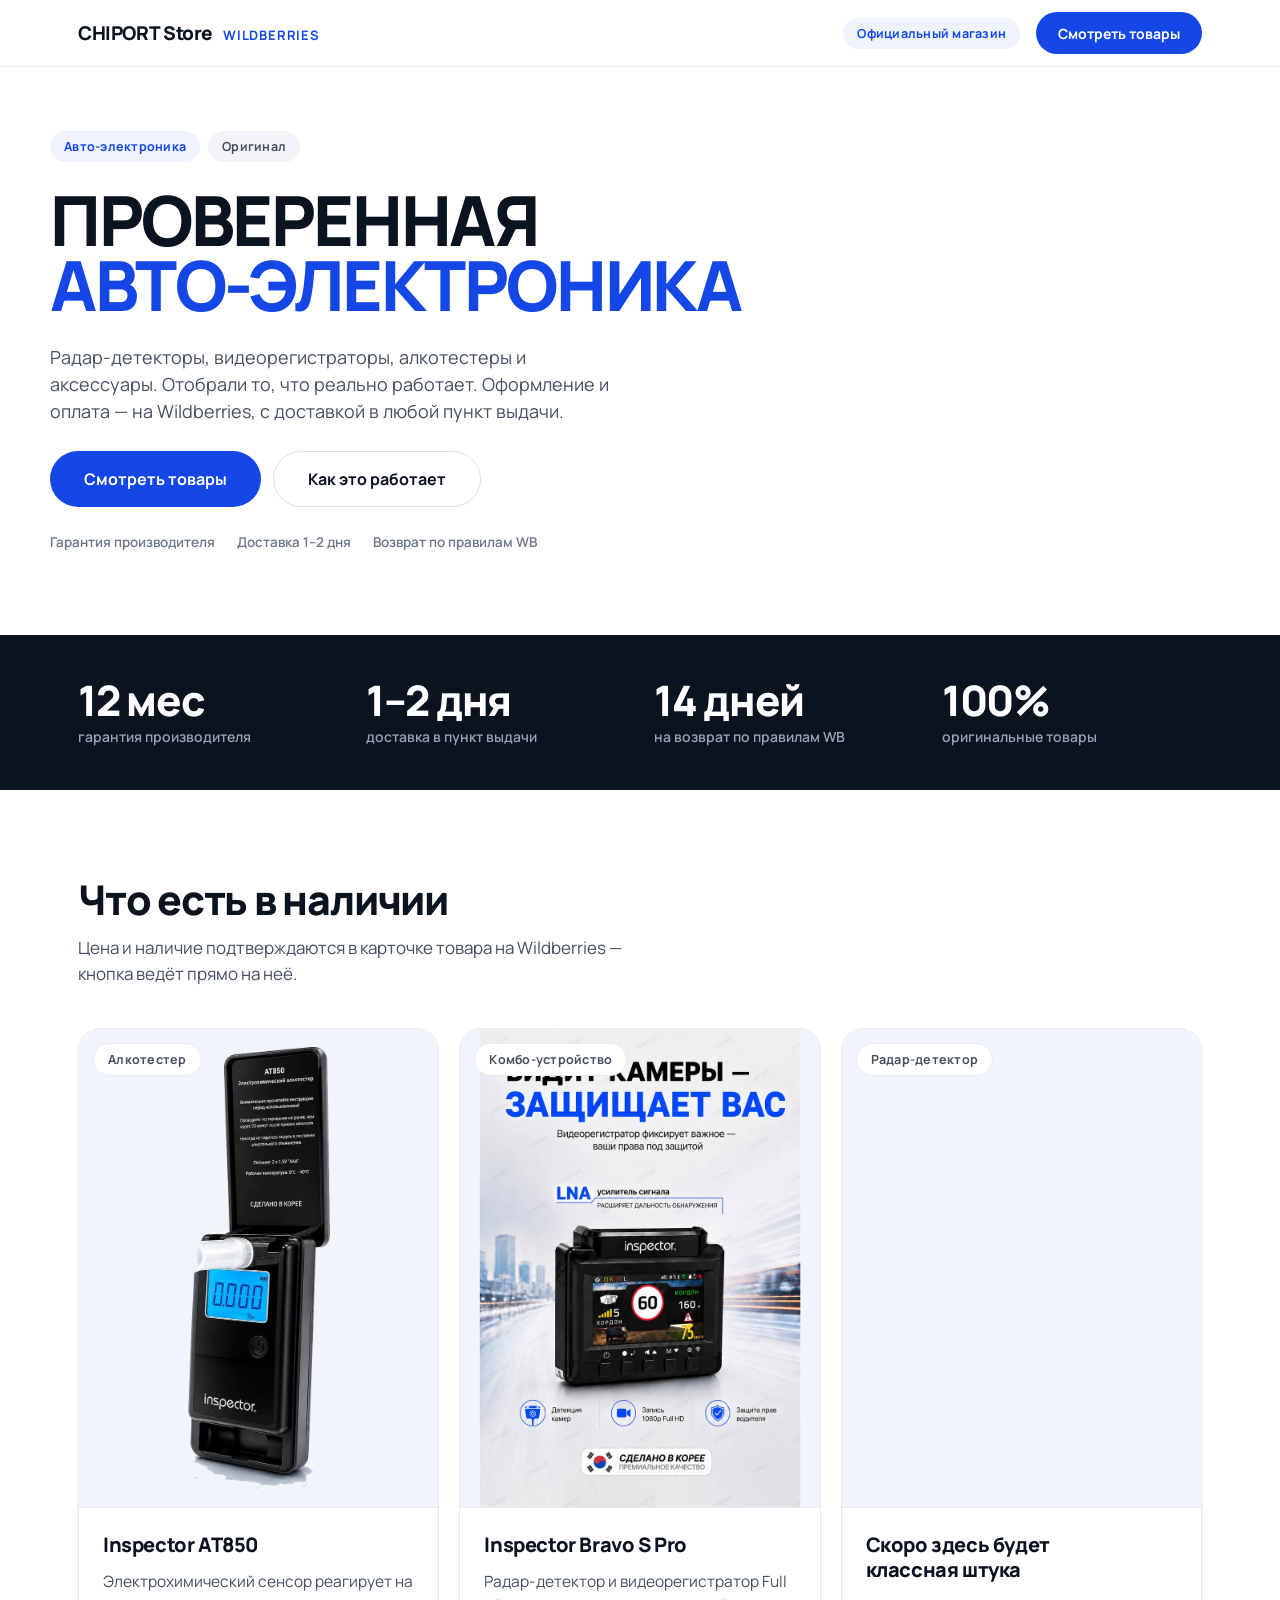
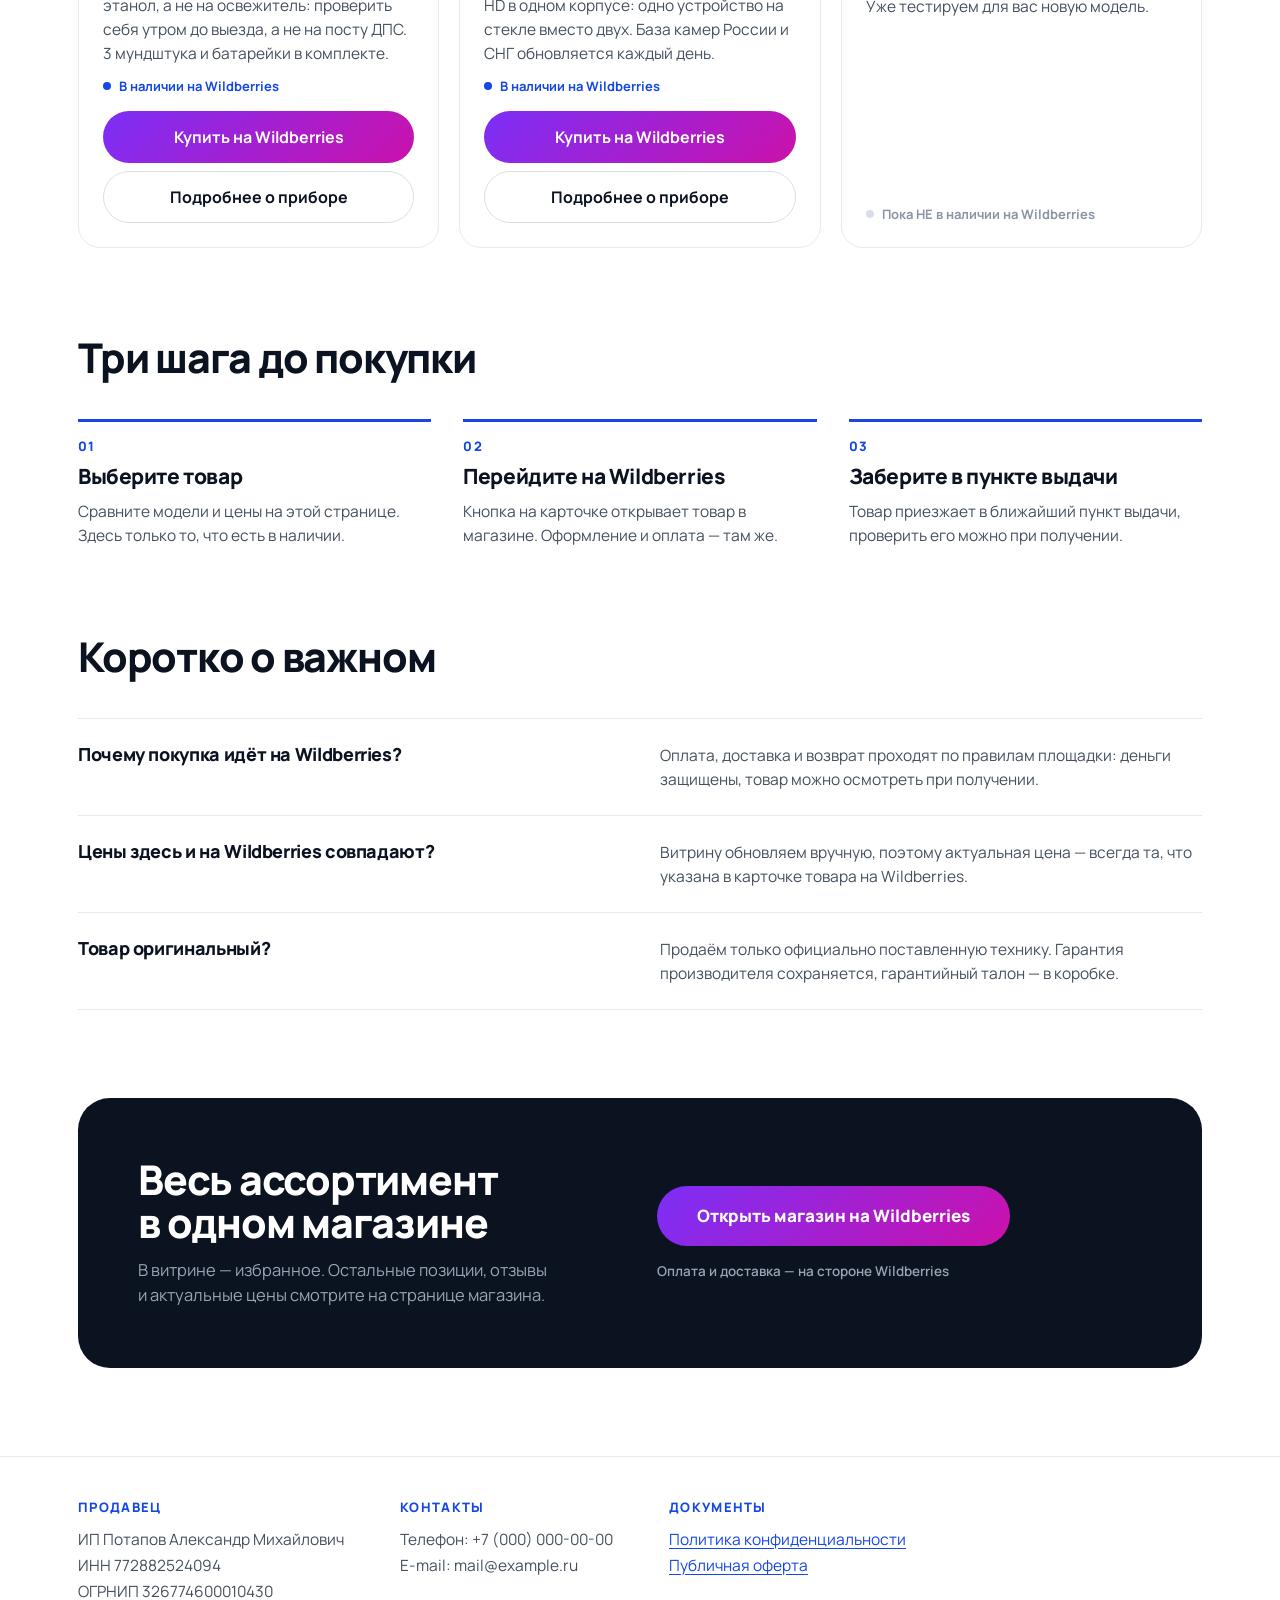
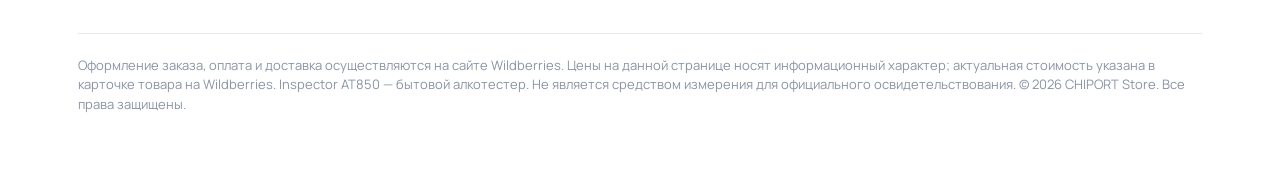
==== index.html @ cec431a0 "поправил цену на Алкотестере" ====
<!DOCTYPE html>
<html lang="ru">
<head>
<meta charset="UTF-8">
<meta name="viewport" content="width=device-width, initial-scale=1.0">
<title>Витрина товаров — купить на Wildberries</title>

<!--
  ┌──────────────────────────────────────────────────────────────────────┐
  │  СТРУКТУРА ПРОЕКТА                                                   │
  │  index.html              — эта страница (витрина)                    │
  │  bravo-s-pro.html        — страница товара Inspector Bravo S Pro     │
  │  css/design-system.css   — дизайн-система бренда, переносимая        │
  │  css/site.css            — каркас всех страниц: шапка, футер, CTA    │
  │  css/vitrina.css         — только каталог и карточка в нём           │
  │  css/product.css         — только страницы товаров                   │
  │  js/analytics.js         — цель Метрики buy_wb, общий для страниц    │
  │                                                                      │
  │  Порядок подключения CSS важен и менять его нельзя:                  │
  │    design-system.css → site.css → стили страницы                     │
  │  Правка на все страницы бренда → site.css,                           │
  │  правка только для витрины     → vitrina.css.                        │
  │                                                                      │
  │  КАК ПОЛЬЗОВАТЬСЯ                                                    │
  │  1. Замените текст в шапке, в герое и в футере (реквизиты ИП/ИНН).   │
  │  2. Полоса цифр под героем — заглушки: сверьте их со своим           │
  │     ассортиментом и условиями магазина перед публикацией.            │
  │  3. На каждой карточке замените: фото, название, описание, цену      │
  │     и ссылку в кнопке (href="..." → ссылка на товар на WB).          │
  │  4. Чтобы получить 3–15 карточек — просто копируйте блок             │
  │     <article class="product">…</article> нужное число раз.           │
  │  5. Вставьте счётчик Яндекс.Метрики (см. блок METRIKA внизу файла)   │
  │     и подставьте её номер в data-ym-counter у тега <body>.           │
  │  6. Заливайте на хостинг папку целиком: index.html, рядом каталоги   │
  │     css/ и assets/. Каталог docs/ на хостинге не нужен.              │
  │                                                                      │
  │  ЧЕК-ЛИСТ ПОД МОДЕРАЦИЮ ЯНДЕКС.ДИРЕКТА (обязательно):                │
  │  • реквизиты продавца (ИП/ООО, ИНН/ОГРН) — в футере;                 │
  │  • рабочие контакты (телефон/почта) — в футере;                      │
  │  • ссылки «Политика конфиденциальности» и «Оферта» — в футере;       │
  │  • реальные товары, названия и цены (не «пустая» страница-редирект). │
  │                                                                      │
  │  ДИЗАЙН-СИСТЕМА                                                      │
  │  Спецификация: docs/DESIGN_SYSTEM.md · правила проекта: CLAUDE.md    │
  │  Правила, которые нельзя нарушать при доработке:                     │
  │  • плоские заливки и один акцент (#1447E6) — кроме кнопок на WB;     │
  │  • никаких эмодзи и рисованных SVG — круг/квадрат/кольцо и цифры;    │
  │  • одна тень на страницу; карточки разделяются границами;            │
  │  • ховер меняет только цвет: без transform, подъёмов и увеличений;   │
  │  • адаптив на auto-fit + clamp(), без медиазапросов на раскладку.    │
  │  Согласованное исключение — градиент WB на кнопках «Купить»          │
  │  и «Открыть магазин»: см. .btn--wb в css/vitrina.css.                │
  └──────────────────────────────────────────────────────────────────────┘
-->

<link rel="preconnect" href="https://fonts.googleapis.com">
<link rel="preconnect" href="https://fonts.gstatic.com" crossorigin>
<link href="https://fonts.googleapis.com/css2?family=Manrope:wght@400;500;600;700;800&display=swap" rel="stylesheet">

<link rel="stylesheet" href="css/design-system.css">
<link rel="stylesheet" href="css/site.css">
<link rel="stylesheet" href="css/vitrina.css">
<script src="js/analytics.js" defer></script>
</head>

<!-- ⬇ подставьте номер счётчика Метрики вместо 00000000 -->
<body data-ym-counter="00000000">

  <!-- ШАПКА -->
  <header class="topbar">
    <div class="container topbar__row">
      <div class="brand">
        <span class="brand__name">CHIPORT Store</span>
        <span class="brand__mark">WILDBERRIES</span>
      </div>
      <div class="topbar__side">
        <span class="chip chip--accent">Официальный магазин</span>
        <a class="btn btn--sm" href="#catalog">Смотреть товары</a>
      </div>
    </div>
  </header>

  <!-- ГЕРОЙ -->
  <section class="container hero">
    <div class="hero__text">
      <div class="row row--chips">
        <span class="chip chip--accent">Авто-электроника</span>
        <span class="chip">Оригинал</span>
      </div>
      <h1 class="h1">Проверенная<br><span>авто-электроника</span></h1>
      <p class="lead">Радар-детекторы, видеорегистраторы, алкотестеры и аксессуары. Отобрали то, что реально работает.
        Оформление и оплата — на Wildberries, с доставкой в любой пункт выдачи.</p>
      <div class="row">
        <a class="btn" href="#catalog">Смотреть товары</a>
        <a class="btn btn--ghost" href="#how">Как это работает</a>
      </div>
      <div class="trust">
        <span>Гарантия производителя</span>
        <span>Доставка 1–2 дня</span>
        <span>Возврат по правилам WB</span>
      </div>
    </div>
  </section>

  <!-- ПОЛОСА ЦИФР -->
  <!-- ⬇ заглушки: сверьте цифры со своими условиями перед публикацией -->
  <section class="stats">
    <div class="container stats__grid">
      <div class="stats__item"><span class="stat">12 мес</span><span>гарантия производителя</span></div>
      <div class="stats__item"><span class="stat">1–2 дня</span><span>доставка в пункт выдачи</span></div>
      <div class="stats__item"><span class="stat">14 дней</span><span>на возврат по правилам WB</span></div>
      <div class="stats__item"><span class="stat">100%</span><span>оригинальные товары</span></div>
    </div>
  </section>

  <!-- КАТАЛОГ -->
  <main id="catalog" class="container section">
    <div class="section__head">
      <h2 class="h2">Что есть в наличии</h2>
      <p>Цена и наличие подтверждаются в карточке товара на Wildberries — кнопка ведёт прямо на неё.</p>
    </div>

    <div class="catalog">

      <!-- ═══ INSPECTOR AT850 — единственный товар с реальными данными ═══
           Факты о приборе брать только из CLAUDE.md, ничего не добавлять. -->
      <article class="product">
        <div class="product__media product__media--fit" style="background-image:url('assets/device-hero.png')">
          <span class="chip">Алкотестер</span>
        </div>
        <div class="product__body">
          <h3 class="h4">Inspector AT850</h3>
          <p class="body">Электрохимический сенсор реагирует на этанол, а не на освежитель: проверить
            себя утром до выезда, а не на посту ДПС. 3 мундштука и батарейки в комплекте.</p>
          <div class="product__stock"><span class="mark mark--dot"></span>В наличии на Wildberries</div>
          <!-- ⬇ цены-заглушки из CLAUDE.md, заменить на реальные перед публикацией -->
          <!--<div class="product__price-row">
            <span class="product__price">2 490 ₽</span>
            <span class="product__price-old">3 290 ₽</span>
          </div>-->
          <div class="product__actions">
            <a class="btn btn--wb product__cta buy" href="https://www.wildberries.ru/catalog/1249816737/detail.aspx" target="_blank" rel="noopener" data-nm="1249816737">
              Купить на Wildberries
            </a>
            <a class="btn btn--ghost product__cta" href="at850.html">Подробнее о приборе</a>
          </div>
        </div>
      </article>

      <!-- ═══ INSPECTOR BRAVO S PRO ═══
           Факты берутся только из карточек продавца в assets/bravo-s-pro/.
           Подробная страница товара — bravo-s-pro.html -->
      <article class="product">
        <div class="product__media" style="background-image:url('assets/bravo-s-pro/1.webp')">
          <span class="chip">Комбо-устройство</span>
        </div>
        <div class="product__body">
          <h3 class="h4">Inspector Bravo S Pro</h3>
          <p class="body">Радар-детектор и видеорегистратор Full HD в одном корпусе: одно устройство
            на стекле вместо двух. База камер России и СНГ обновляется каждый день.</p>
          <div class="product__stock"><span class="mark mark--dot"></span>В наличии на Wildberries</div>
          <!-- ⬇ цену подставить, когда будет известна -->
          <div class="product__actions">
            <a class="btn btn--wb product__cta buy" href="https://www.wildberries.ru/catalog/834114626/detail.aspx" target="_blank" rel="noopener" data-nm="834114626">
              Купить на Wildberries
            </a>
            <a class="btn btn--ghost product__cta" href="bravo-s-pro.html">Подробнее о приборе</a>
          </div>
        </div>
      </article>
      <!-- ═══════════════════════════════════════════════ -->

      <!-- ═══ КАРТОЧКА-ЗАГЛУШКА (копируйте этот блок целиком) ═══ -->
      <article class="product">
        <!-- Фото: вставьте URL в style="background-image:url('...')" -->
        <div class="product__media" style="background-image:url('')">
          <span class="chip">Радар-детектор</span>
        </div>
        <div class="product__body">
          <h3 class="h4">Скоро здесь будет классная штука</h3>
          <p class="body">Уже тестируем для вас новую модель.</p>
          <div class="product__stock product__stock--soon"><span class="mark mark--dot"></span>Пока НЕ в наличии на Wildberries</div>
          <!-- ⬇ цену подставить, когда будет известна -->

          <!-- ⬇ Кнопка отключена: товара ещё нет на WB, вести на площадку некуда.
                 Когда товар появится — раскомментировать блок целиком и подставить
                 href (ссылка на карточку) и data-nm (артикул, уходит в цель Метрики).
          <div class="product__actions">
            <a class="btn btn--wb product__cta buy" href="ССЫЛКА_НА_WILDBERRIES" target="_blank" rel="noopener" data-nm="0000000">
              Купить на Wildberries
            </a>
          </div>
          -->
        </div>
      </article>
      <!-- ═══════════════════════════════════════════════ -->

    </div>
  </main>

  <!-- КАК КУПИТЬ -->
  <section id="how" class="container section">
    <div class="section__head">
      <h2 class="h2">Три шага до покупки</h2>
    </div>
    <div class="steps">
      <div class="step">
        <span class="label">01</span>
        <span class="step__title">Выберите товар</span>
        <span class="body">Сравните модели и цены на этой странице. Здесь только то, что есть в наличии.</span>
      </div>
      <div class="step">
        <span class="label">02</span>
        <span class="step__title">Перейдите на Wildberries</span>
        <span class="body">Кнопка на карточке открывает товар в магазине. Оформление и оплата — там же.</span>
      </div>
      <div class="step">
        <span class="label">03</span>
        <span class="step__title">Заберите в пункте выдачи</span>
        <span class="body">Товар приезжает в ближайший пункт выдачи, проверить его можно при получении.</span>
      </div>
    </div>
  </section>

  <!-- FAQ -->
  <section class="container section">
    <div class="section__head">
      <h2 class="h2">Коротко о важном</h2>
    </div>
    <div class="faq">
      <div class="faq__row">
        <span class="faq__q">Почему покупка идёт на Wildberries?</span>
        <span class="body">Оплата, доставка и возврат проходят по правилам площадки: деньги защищены,
          товар можно осмотреть при получении.</span>
      </div>
      <div class="faq__row">
        <span class="faq__q">Цены здесь и на Wildberries совпадают?</span>
        <span class="body">Витрину обновляем вручную, поэтому актуальная цена — всегда та,
          что указана в карточке товара на Wildberries.</span>
      </div>
      <div class="faq__row">
        <span class="faq__q">Товар оригинальный?</span>
        <span class="body">Продаём только официально поставленную технику. Гарантия производителя
          сохраняется, гарантийный талон — в коробке.</span>
      </div>
    </div>
  </section>

  <!-- ФИНАЛЬНЫЙ CTA -->
  <section class="container section">
    <div class="cta">
      <div>
        <h2 class="h2">Весь ассортимент<br>в одном магазине</h2>
        <p>В витрине — избранное. Остальные позиции, отзывы и актуальные цены смотрите на странице магазина.</p>
      </div>
      <div class="cta__side">
        <!-- ⬇ href — ссылка на страницу вашего магазина на WB -->
        <a class="btn btn--wb btn--lg" href="https://www.wildberries.ru/seller/250102553" target="_blank" rel="noopener">Открыть магазин на Wildberries</a>
        <span class="cta__note">Оплата и доставка — на стороне Wildberries</span>
      </div>
    </div>
  </section>

  <!-- ФУТЕР / ЮРИДИЧЕСКИЙ БЛОК (нужен для Директа) -->
  <footer class="foot">
    <div class="container">
      <div class="foot__grid">
        <div class="foot__col">
          <span class="label">ПРОДАВЕЦ</span>
          <div>
            ИП Потапов Александр Михайлович<br>
            ИНН 772882524094<br>
            ОГРНИП 326774600010430
          </div>
        </div>
        <div class="foot__col">
          <span class="label">КОНТАКТЫ</span>
          <!-- ⬇ ЗАГЛУШКА: подставить рабочие телефон и почту.
               Без них Яндекс.Директ не пропустит страницу на модерации. -->
          <div>
            Телефон: +7 (000) 000-00-00<br>
            E-mail: mail@example.ru
          </div>
        </div>
        <div class="foot__col">
          <span class="label">ДОКУМЕНТЫ</span>
          <div>
            <a href="#">Политика конфиденциальности</a><br>
            <a href="#">Публичная оферта</a>
          </div>
        </div>
      </div>
      <div class="disclaimer fine">
        Оформление заказа, оплата и доставка осуществляются на сайте Wildberries. Цены на данной странице
        носят информационный характер; актуальная стоимость указана в карточке товара на Wildberries.
        Inspector AT850 — бытовой алкотестер. Не является средством измерения для официального
        освидетельствования.
        © <span id="year"></span> CHIPORT Store. Все права защищены.
      </div>
    </div>
  </footer>

  <!--
  ═══ METRIKA ═══════════════════════════════════════════════════════════
  Вставьте сюда счётчик Яндекс.Метрики (Метрика → Настройки → «Код счётчика»)
  и продублируйте его номер в атрибут data-ym-counter у тега <body> выше.

  В Метрике создайте ЦЕЛЬ типа «JavaScript-событие» с идентификатором: buy_wb
  Именно по ней настраивайте автостратегии в Директе (оптимизация по клику
  на кнопку, т.к. сам факт покупки Wildberries обратно не передаёт).
  ═══════════════════════════════════════════════════════════════════════
  -->

</body>
</html>
---- css/design-system.css ----
/* ============================================================================
   ДИЗАЙН-СИСТЕМА БРЕНДА
   Реализация спецификации docs/DESIGN_SYSTEM.md

   Файл общий для всех страниц бренда (витрина, лендинг AT850 и т.д.).
   Подключается ПЕРВЫМ, до стилей конкретной страницы.

   Правки сюда вносятся, только если меняется сама спецификация.
   Всё, что нужно одной странице, — в её собственном CSS, не здесь.

   Принципы, которые этот файл поддерживает:
   1. Никаких градиентов. Плоские заливки, один акцентный цвет.
   2. Никаких эмодзи и рисованных SVG. Смысловые метки — простая геометрия
      (круг, квадрат, кольцо) и крупные цифры.
   3. Одна тень на страницу — под фотографией товара.
   4. Адаптив без медиазапросов: auto-fit + clamp().
   5. Ховер меняет только цвет. Трансформаций и подъёмов в системе нет.
   ========================================================================= */

/* ═══ Токены ══════════════════════════════════════════════════════════════ */
:root{
  /* Цвет */
  --ink:               #0B1220;
  --accent:            #1447E6;
  --accent-hover:      #0B31A8;
  --accent-tint:       #EEF3FE;
  --accent-tint-2:     #F7F9FE;
  --panel:             #F1F5FB;
  --panel-neutral:     #F2F4F7;
  --border:            #E6EBF2;
  --border-strong:     #D8DFE9;
  --text-primary-soft: #26303F;
  --text-secondary:    #45505F;
  --text-muted:        #6B7686;
  --text-faint:        #8A94A4;
  --on-dark-muted:     #98A3B3;
  --on-accent-muted:   #C9D8FF;
  --on-accent-faint:   #8FAAFF;
  --surface:           #FFFFFF;

  /* Типографика */
  --font: 'Manrope', Helvetica, Arial, sans-serif;

  /* Скругления */
  --r-card:   22px;
  --r-panel:  26px;
  --r-block:  32px;
  --r-chip:   16px;
  --r-pill:   999px;
  --r-square: 8px;

  /* Раскладка */
  --container:   1180px;
  --gutter:      28px;
  --section-gap: 88px;

  /* Тени */
  --shadow-product: 0 34px 46px rgba(11, 18, 32, 0.26);
  --shadow-chip:    0 12px 30px rgba(11, 18, 32, 0.12);
}

/* ═══ База ════════════════════════════════════════════════════════════════ */
*{box-sizing:border-box;margin:0;padding:0}
html{scroll-behavior:smooth}
body{
  background:var(--surface);
  color:var(--ink);
  font-family:var(--font);
  line-height:1.5;
  -webkit-font-smoothing:antialiased;
  text-wrap:pretty;
}
img{display:block;max-width:100%}
a{color:var(--accent);text-decoration:none}

/* ═══ Раскладка ═══════════════════════════════════════════════════════════
   Пороги minmax по типу контента: статистика 190px · шаги 260px ·
   карточки и FAQ 280–300px · крупные панели и hero 320–330px.
   Группы элементов раскладывать flex/grid с gap, не маргинами.
   ======================================================================== */
.container{max-width:var(--container);margin:0 auto;padding:0 var(--gutter)}
.section{padding-top:var(--section-gap)}
.grid{display:grid;gap:20px;grid-template-columns:repeat(auto-fit,minmax(280px,1fr))}

/* ═══ Типографическая шкала ═══════════════════════════════════════════════ */
.h1{font:800 clamp(46px,5.4vw,78px)/0.94 var(--font);letter-spacing:-.035em;text-transform:uppercase}
.h2{font:800 clamp(30px,3.2vw,44px)/1.05 var(--font);letter-spacing:-.03em}
.h3{font:800 24px/1.2 var(--font);letter-spacing:-.02em}   /* заголовок панели */
.h4{font:800 20px/1.25 var(--font);letter-spacing:-.02em}  /* заголовок карточки */
.stat{font:800 42px/1 var(--font);letter-spacing:-.03em}
.price{font:800 40px/1 var(--font);letter-spacing:-.03em}
.price-old{font:600 18px var(--font);color:var(--text-faint);text-decoration:line-through}
.lead{font:400 18px/1.5 var(--font);color:var(--text-secondary)}
.body{font:400 15.5px/1.55 var(--font);color:var(--text-secondary)}
.label{font:800 13px/1 var(--font);letter-spacing:.1em;color:var(--accent)}
.fine{font:400 13px/1.5 var(--font);color:var(--text-faint)}

/* ═══ Кнопки ══════════════════════════════════════════════════════════════
   Ховер — только смена цвета фона / границы / текста.
   ======================================================================== */
.btn{
  display:inline-flex;align-items:center;justify-content:center;
  height:56px;padding:0 34px;border-radius:var(--r-pill);
  background:var(--accent);color:#fff;font:700 16px var(--font);
  white-space:nowrap;
  transition:background-color .18s ease,border-color .18s ease,color .18s ease;
}
.btn:hover{background:var(--accent-hover);color:#fff}

/* Компактный вариант — для шапки */
.btn--sm{height:42px;padding:0 22px;font-size:14px}

/* Крупный вариант — для финального CTA */
.btn--lg{height:60px;padding:0 40px;font-size:17px;font-weight:800}

/* Вторичная */
.btn--ghost{background:var(--surface);border:1px solid var(--border-strong);color:var(--ink)}
.btn--ghost:hover{background:var(--surface);border-color:var(--ink);color:var(--ink)}

/* Инверсная — на акцентном фоне */
.btn--inverse{background:#fff;color:var(--accent)}
.btn--inverse:hover{background:var(--ink);color:#fff}

/* ═══ Чип ═════════════════════════════════════════════════════════════════ */
.chip{
  display:inline-flex;align-items:center;
  padding:7px 14px;border-radius:var(--r-pill);white-space:nowrap;
  font:700 12.5px var(--font);letter-spacing:.02em;
  background:var(--panel-neutral);color:var(--text-secondary);
}
.chip--accent{background:var(--accent-tint);color:var(--accent)}

/* ═══ Карточка ════════════════════════════════════════════════════════════
   Карточки разделяются границами, не тенями.
   ======================================================================== */
.card{
  border:1px solid var(--border);border-radius:var(--r-card);padding:28px;
  display:flex;flex-direction:column;gap:12px;
}
.card--featured{border:2px solid var(--accent);background:var(--accent-tint-2);padding:30px}

/* ═══ Панель ══════════════════════════════════════════════════════════════ */
.panel{background:var(--panel);border-radius:var(--r-panel);padding:34px}
.panel--outlined{background:#fff;border:1px solid var(--border)}

/* ═══ Геометрические метки (замена иконок) ════════════════════════════════ */
.mark{width:34px;height:34px;display:block;flex:none}
.mark--dot{border-radius:var(--r-pill);background:var(--accent)}
.mark--square{border-radius:var(--r-square);background:var(--ink)}
.mark--ring{border-radius:var(--r-pill);border:8px solid var(--accent)}

/* ═══ Блок статистики ═════════════════════════════════════════════════════
   Тёмная full-bleed полоса. Внутрь кладётся .container.stats__grid.
   ======================================================================== */
.stats{background:var(--ink);color:#fff}
.stats__grid{
  display:grid;gap:28px;
  grid-template-columns:repeat(auto-fit,minmax(190px,1fr));
  padding-top:44px;padding-bottom:44px;
}
.stats__item{display:flex;flex-direction:column;gap:6px}
.stats__item span:last-child{font:600 14px var(--font);color:var(--on-dark-muted)}

/* ═══ Нумерованный шаг ════════════════════════════════════════════════════ */
.steps{display:grid;gap:32px;grid-template-columns:repeat(auto-fit,minmax(260px,1fr))}
.step{display:flex;flex-direction:column;gap:10px;border-top:3px solid var(--accent);padding-top:18px}
.step__title{font:800 21px/1.25 var(--font);letter-spacing:-.02em}

/* ═══ Строка FAQ ══════════════════════════════════════════════════════════ */
.faq{display:flex;flex-direction:column}
.faq__row{
  display:grid;gap:12px 40px;
  grid-template-columns:repeat(auto-fit,minmax(280px,1fr));
  padding:24px 0;border-top:1px solid var(--border);
}
.faq__row:last-child{border-bottom:1px solid var(--border)}
.faq__q{font:800 18px/1.3 var(--font);letter-spacing:-.02em}

/* ═══ Таблица характеристик ═══════════════════════════════════════════════ */
.specs{display:grid;grid-template-columns:1fr auto;gap:14px 20px;font-size:15.5px}
.specs__key{color:var(--text-muted)}
.specs__val{font-weight:700;text-align:right}

/* ═══ Доступность ═════════════════════════════════════════════════════════ */
a:focus-visible{outline:2px solid var(--accent);outline-offset:3px;border-radius:var(--r-square)}
@media (prefers-reduced-motion:reduce){
  *{transition:none!important;scroll-behavior:auto!important}
}
---- css/site.css ----
/* ============================================================================
   КАРКАС СТРАНИЦ БРЕНДА

   То, что одинаково на каждой странице сайта: шапка, футер, герой, финальный
   CTA, служебные группировки. В design-system.css этого нет — там только
   спецификация дизайн-системы, переносимая в другие проекты бренда.

   Порядок подключения: design-system.css → site.css → стили страницы.

   Правка здесь меняет ВСЕ страницы сайта. Специфика одной страницы —
   в css/vitrina.css или css/product.css.
   ========================================================================= */

/* ═══ Исключение из дизайн-системы (согласовано) ══════════════════════════
   Фирменные цвета Wildberries на кнопках, ведущих на площадку.
   Единственный градиент в проекте: система запрещает градиенты, но
   узнаваемость площадки на кнопке покупки важнее. На другие элементы
   (чипы, метки, полосы, панели) НЕ распространять.
   Живёт здесь, а не в design-system.css: там градиентов быть не должно.
   ======================================================================== */
:root{
  --wb-a: #7B2FF7;
  --wb-b: #CB11AB;
}
.btn--wb{background:linear-gradient(135deg,var(--wb-a),var(--wb-b));color:#fff;transition:filter .18s ease}
.btn--wb:hover{background:linear-gradient(135deg,var(--wb-a),var(--wb-b));filter:brightness(1.08);color:#fff}
.btn--wb:focus-visible{outline-color:var(--wb-a)}

/* ═══ Хук аналитики ═══════════════════════════════════════════════════════
   Класс .buy НЕ несёт оформления — это метка для js/analytics.js, который
   шлёт цель Метрики buy_wb. Вешать только на ссылки, ведущие на карточку
   товара на WB. На «Открыть магазин» и прочее — нельзя: цель засорится,
   и автостратегии Директа будут учиться на мусоре.
   Размеры кнопке задаёт её собственный класс (.product__cta, .btn--lg).
   ======================================================================== */

/* ═══ Шапка ═══════════════════════════════════════════════════════════════ */
.topbar{
  position:sticky;top:0;z-index:50;
  background:rgba(255,255,255,.88);
  backdrop-filter:blur(10px);
  border-bottom:1px solid var(--border);
}
.topbar__row{
  display:flex;align-items:center;justify-content:space-between;
  gap:20px;height:66px;
}
.topbar__side{display:flex;align-items:center;gap:16px}
.brand{display:flex;align-items:baseline;gap:10px;color:var(--ink)}
.brand__name{font:800 19px var(--font);letter-spacing:-.02em}
.brand__mark{font:700 13px var(--font);letter-spacing:.06em;color:var(--accent)}

/* ═══ Герой ═══════════════════════════════════════════════════════════════ */
.hero{padding:64px 0 84px}
.hero__text{display:flex;flex-direction:column;align-items:flex-start;gap:26px}
.hero h1{max-width:16ch}
.hero h1 span{color:var(--accent)}
.hero .lead{max-width:52ch}

/* ═══ Служебные группировки ═══════════════════════════════════════════════ */
/* Горизонтальная группа (кнопки, чипы) — раскладка через gap, не маргины */
.row{display:flex;flex-wrap:wrap;gap:12px}
.row--chips{gap:8px}
.trust{display:flex;flex-wrap:wrap;gap:8px 22px;font:600 13.5px var(--font);color:var(--text-muted)}

.section__head{margin-bottom:40px;display:flex;flex-direction:column;gap:14px}
.section__head p{max-width:560px;font:400 17px/1.55 var(--font);color:var(--text-secondary)}

/* ═══ Финальный CTA ═══════════════════════════════════════════════════════ */
.cta{
  background:var(--ink);border-radius:var(--r-block);
  padding:clamp(34px,5vw,60px);
  display:grid;gap:34px;align-items:center;
  grid-template-columns:repeat(auto-fit,minmax(300px,1fr));
}
.cta h2{color:#fff}
.cta p{margin-top:14px;max-width:420px;font:400 16.5px/1.5 var(--font);color:var(--on-dark-muted)}
.cta__side{display:flex;flex-direction:column;align-items:flex-start;gap:16px}
.cta__note{font:600 13.5px var(--font);color:var(--on-dark-muted)}

/* ═══ Футер / юридический блок ════════════════════════════════════════════ */
.foot{margin-top:var(--section-gap);border-top:1px solid var(--border);padding:44px 0 56px}
.foot__grid{display:flex;flex-wrap:wrap;gap:28px 56px;margin-bottom:28px}
.foot__col{display:flex;flex-direction:column;gap:12px}
.foot__col div{font:400 15.5px/1.7 var(--font);color:var(--text-secondary)}
.foot a{color:var(--accent);text-decoration:underline;text-underline-offset:3px;transition:color .18s ease}
.foot a:hover{color:var(--accent-hover)}
.disclaimer{border-top:1px solid var(--border);padding-top:22px}
---- css/vitrina.css ----
/* ============================================================================
   ВИТРИНА WILDBERRIES — стили страницы

   Общий каркас (шапка, герой, футер, CTA, .btn--wb) — в css/site.css,
   токены и компоненты — в css/design-system.css. Оба подключаются раньше.
   Здесь только каталог и карточка товара в нём.
   ========================================================================= */

/* ═══ Карточка товара в каталоге ══════════════════════════════════════════
   Это НЕ системный .card: у товара есть фото на всю ширину, поэтому padding
   живёт во внутреннем .product__body, а сама карточка обрезает содержимое.
   ======================================================================== */
.catalog{display:grid;gap:20px;grid-template-columns:repeat(auto-fit,minmax(280px,1fr))}
.product{
  display:flex;flex-direction:column;
  background:var(--surface);
  border:1px solid var(--border);
  border-radius:var(--r-card);
  overflow:hidden;
  transition:border-color .18s ease;
}
.product:hover{border-color:var(--border-strong)}
/* Рамка 3:4 — родной формат карточек Wildberries (900×1200). Совпадение
   пропорций рамки и исходника означает, что cover ничего не режет: слайд
   встаёт впритык, без обрезанного заголовка сверху и плашек снизу.
   Меняя это значение, проверьте все карточки каталога разом. */
.product__media{
  aspect-ratio:3/4;
  background:var(--panel);
  background-size:cover;background-position:center;
  border-bottom:1px solid var(--border);
  position:relative;
}

/* Для изображений, у которых пропорции НЕ 3:4, — вписываем целиком вместо
   обрезки. Так лежит фото прибора с прозрачным фоном (device-hero.png,
   348×1085): cover обрезал бы его до середины корпуса.
   background-origin + padding дают поля, чтобы картинка не упиралась в края. */
.product__media--fit{
  background-size:contain;
  background-repeat:no-repeat;
  background-origin:content-box;
  padding:18px;
}

/* Чип-категория поверх фото: белая заливка вместо тени — тень в системе одна */
.product__media .chip{
  position:absolute;top:14px;left:14px;
  background:var(--surface);border:1px solid var(--border);color:var(--text-secondary);
}
.product__body{display:flex;flex-direction:column;gap:12px;padding:24px;flex:1}
.product__body .body{flex:1}
.product__stock{display:inline-flex;align-items:center;gap:8px;font:700 13px var(--font);color:var(--accent)}
.product__stock .mark{width:8px;height:8px}
/* Товара ещё нет в продаже. Акцентный синий читается как «есть в наличии»,
   поэтому статус приглушаем — иначе метка спорит с собственным текстом. */
.product__stock--soon{color:var(--text-faint)}
.product__stock--soon .mark{background:var(--border-strong)}
.product__price-row{display:flex;align-items:baseline;flex-wrap:wrap;gap:12px;margin-top:2px}
/* Цена в карточке мельче системной .price (40px): та рассчитана на герой */
.product__price{font:800 26px/1 var(--font);letter-spacing:-.02em}
.product__price-old{font:600 15px var(--font);color:var(--text-faint);text-decoration:line-through}

/* Кнопки внизу карточки: растянуты на всю ширину, прижаты друг к другу */
.product__actions{display:flex;flex-direction:column;gap:8px;margin-top:4px}
.product__cta{width:100%;height:52px;padding:0 20px}
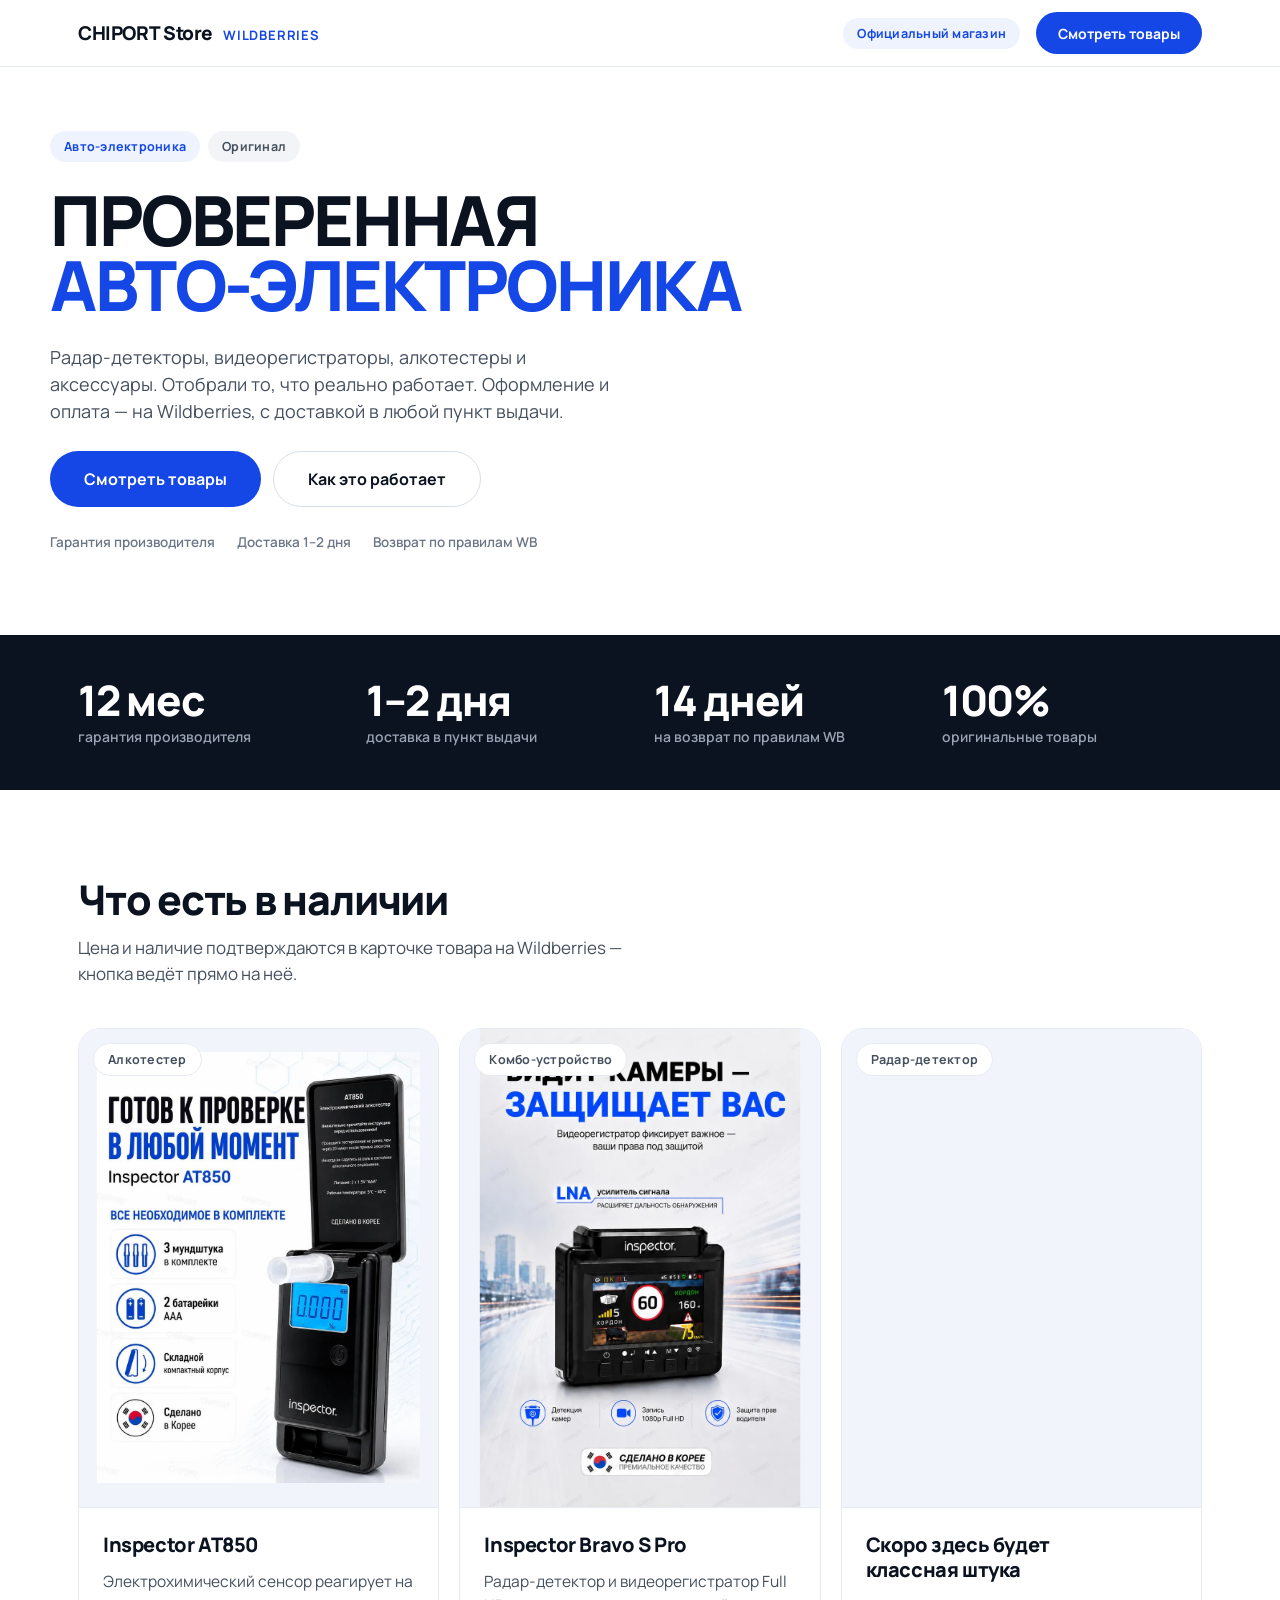
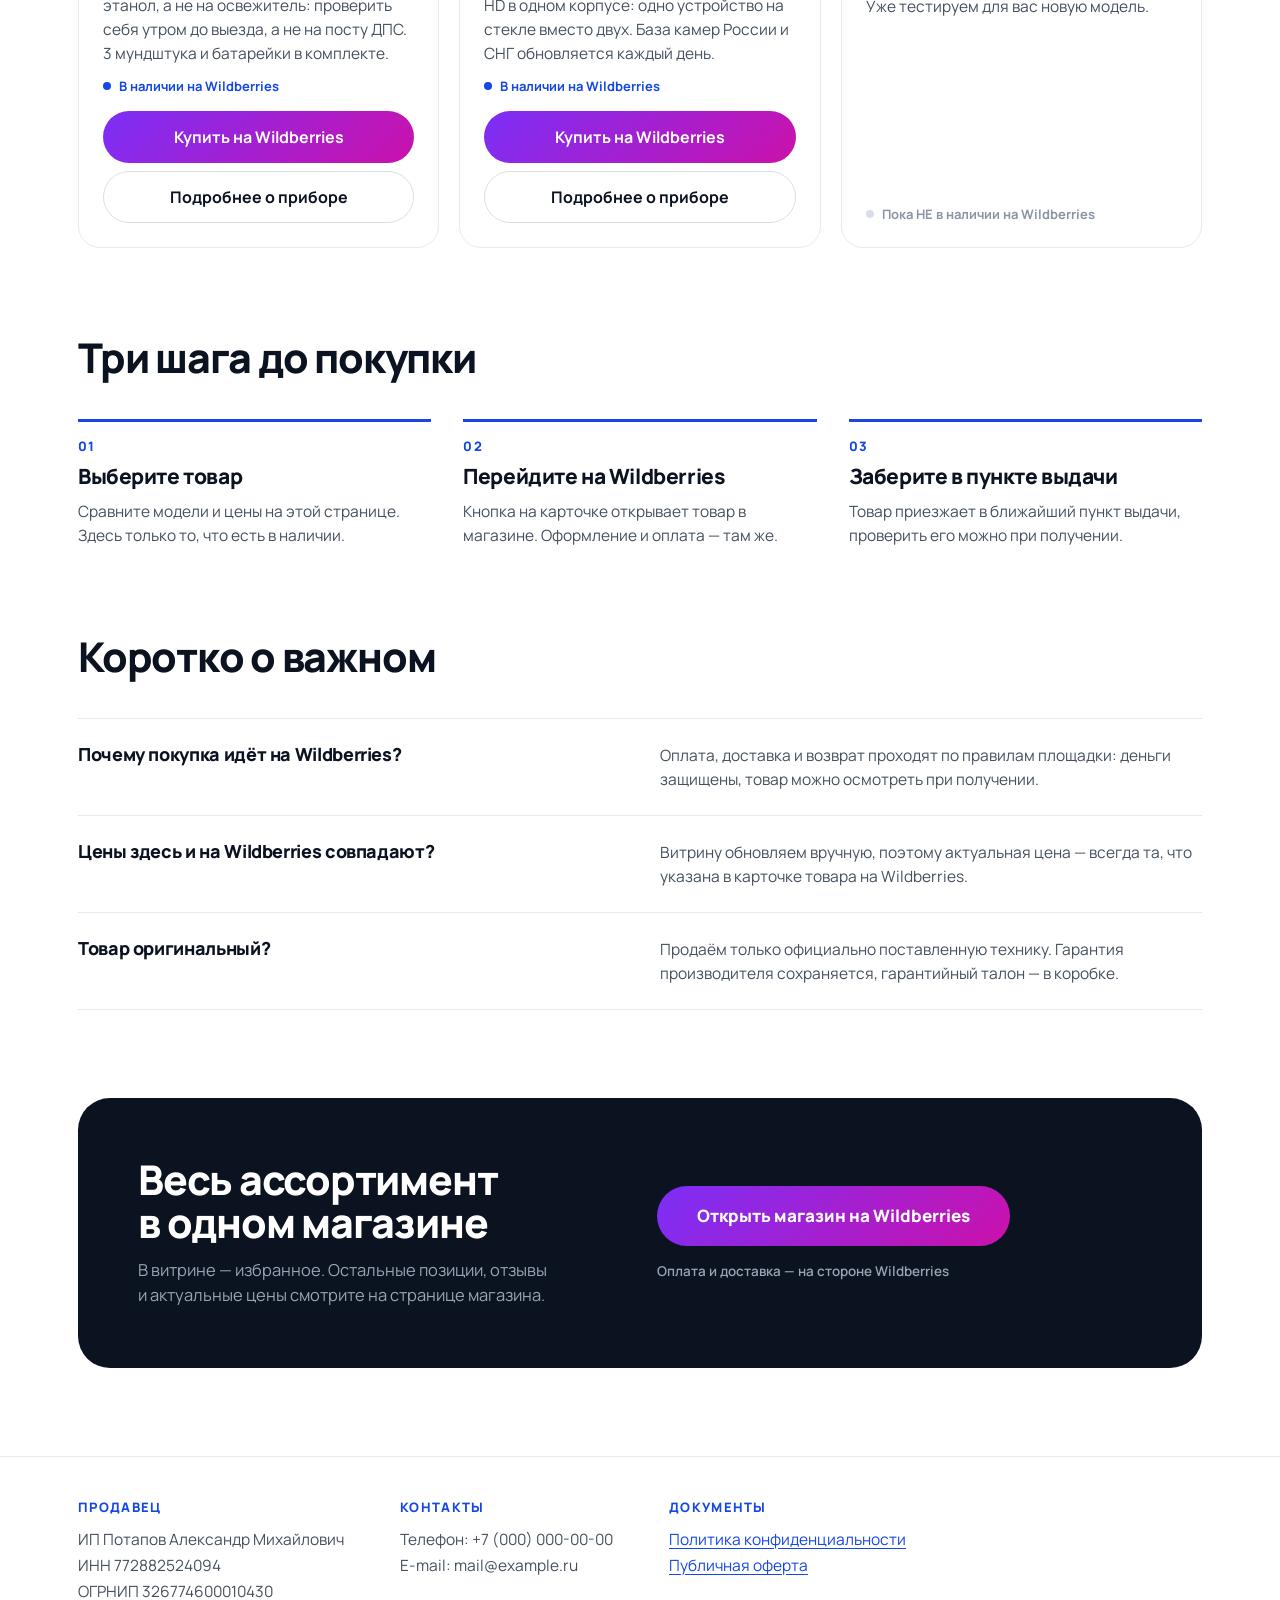
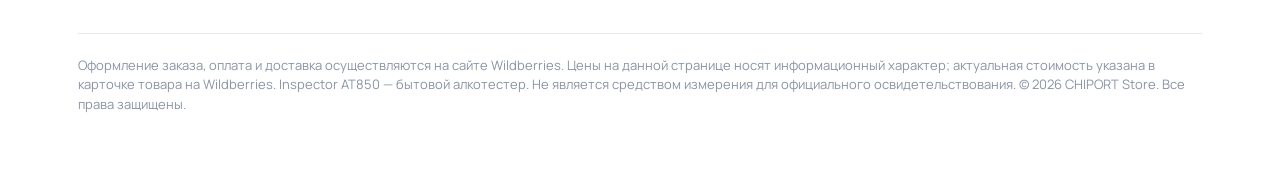
==== commit b9d4daa7: "Поменял фото алкотестера в категории" ====
--- a/index.html
+++ b/index.html
@@ -4,6 +4,7 @@
 <meta charset="UTF-8">
 <meta name="viewport" content="width=device-width, initial-scale=1.0">
 <title>Витрина товаров — купить на Wildberries</title>
+<link rel="canonical" href="https://chiport-store.ru/">
 
 <!--
   ┌──────────────────────────────────────────────────────────────────────┐
@@ -125,7 +126,7 @@
       <!-- ═══ INSPECTOR AT850 — единственный товар с реальными данными ═══
            Факты о приборе брать только из CLAUDE.md, ничего не добавлять. -->
       <article class="product">
-        <div class="product__media product__media--fit" style="background-image:url('assets/device-hero.png')">
+        <div class="product__media product__media--fit" style="background-image:url('assets/alko-850/1.webp')">
           <span class="chip">Алкотестер</span>
         </div>
         <div class="product__body">
@@ -142,7 +143,7 @@
             <a class="btn btn--wb product__cta buy" href="https://www.wildberries.ru/catalog/1249816737/detail.aspx" target="_blank" rel="noopener" data-nm="1249816737">
               Купить на Wildberries
             </a>
-            <a class="btn btn--ghost product__cta" href="at850.html">Подробнее о приборе</a>
+            <a class="btn btn--ghost product__cta" href="/at850.html">Подробнее о приборе</a>
           </div>
         </div>
       </article>
@@ -164,7 +165,7 @@
             <a class="btn btn--wb product__cta buy" href="https://www.wildberries.ru/catalog/834114626/detail.aspx" target="_blank" rel="noopener" data-nm="834114626">
               Купить на Wildberries
             </a>
-            <a class="btn btn--ghost product__cta" href="bravo-s-pro.html">Подробнее о приборе</a>
+            <a class="btn btn--ghost product__cta" href="/bravo-s-pro.html">Подробнее о приборе</a>
           </div>
         </div>
       </article>
